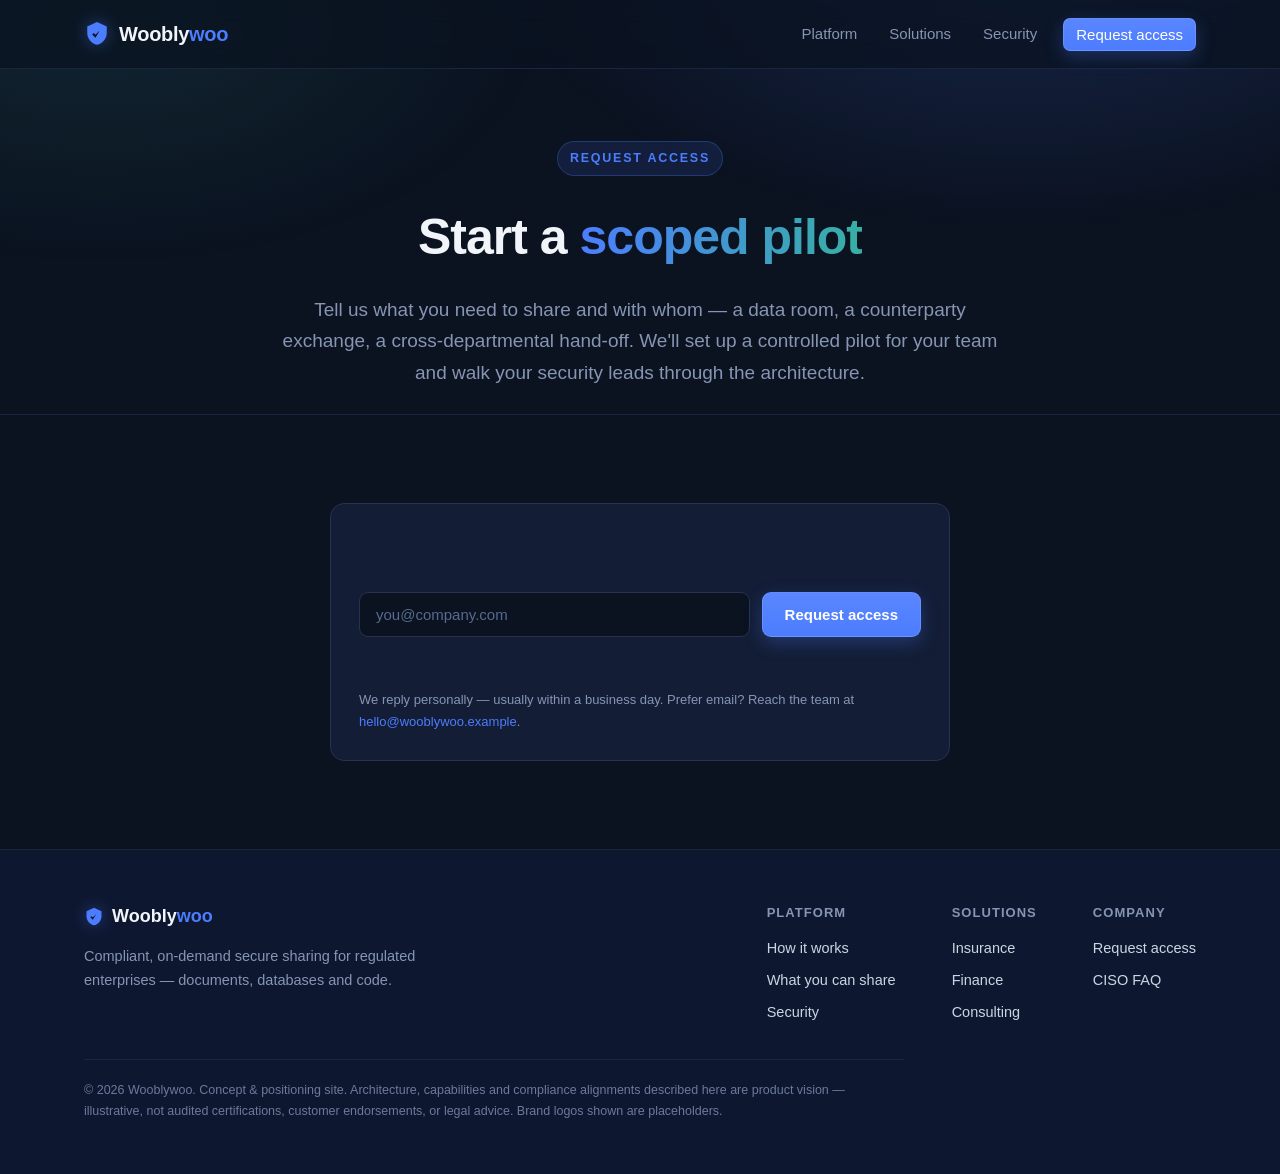
==== contact.html @ a0e2f5d8 "Reposition as enterprise multi-page secure-sharing site - Refined enterprise-dark theme (navy/slate/" ====
<!DOCTYPE html>
<html lang="en">
<head>
  <meta charset="UTF-8" />
  <meta name="viewport" content="width=device-width, initial-scale=1.0" />
  <title>Request access | Wooblywoo</title>
  <meta name="description" content="Request access to a scoped Wooblywoo pilot for your insurance, finance or consulting team." />
  <meta name="color-scheme" content="dark" />
  <link rel="icon" href="data:image/svg+xml,%3Csvg xmlns='http://www.w3.org/2000/svg' viewBox='0 0 24 24'%3E%3Cpath fill='%234c7dff' d='M12 1 3 5v6c0 5 3.8 9.7 9 11 5.2-1.3 9-6 9-11V5l-9-4Z'/%3E%3Cpath fill='%230b1220' d='m10.6 15.4-3-3 1.4-1.4 1.6 1.6 3.9-3.9L16 6.2l-5.4 9.2Z'/%3E%3C/svg%3E" />
  <link rel="stylesheet" href="styles.css" />
</head>
<body>
  <a class="skip-link" href="#main">Skip to content</a>

  <header class="site-header">
    <div class="container header-inner">
      <a class="logo" href="index.html" aria-label="Wooblywoo home">
        <svg class="logo-mark" viewBox="0 0 24 24" width="26" height="26" aria-hidden="true"><path fill="var(--accent)" d="M12 1 3 5v6c0 5 3.8 9.7 9 11 5.2-1.3 9-6 9-11V5l-9-4Z" /><path fill="var(--bg)" d="m10.6 15.4-3-3 1.4-1.4 1.6 1.6 3.9-3.9L16 6.2l-5.4 9.2Z" /></svg>
        <span>Woobly<span class="logo-accent">woo</span></span>
      </a>
      <button class="nav-toggle" aria-expanded="false" aria-controls="primary-nav" aria-label="Toggle navigation"><span></span><span></span><span></span></button>
      <nav id="primary-nav" class="primary-nav" aria-label="Primary">
        <a href="platform.html">Platform</a>
        <a href="solutions.html">Solutions</a>
        <a href="security.html">Security</a>
        <a class="btn btn-primary btn-sm" href="contact.html" aria-current="page">Request access</a>
      </nav>
    </div>
  </header>

  <main id="main">
    <section class="page-hero">
      <div class="container">
        <span class="eyebrow">Request access</span>
        <h1>Start a <span class="grad">scoped pilot</span></h1>
        <p>Tell us what you need to share and with whom — a data room, a counterparty exchange, a cross-departmental hand-off. We'll set up a controlled pilot for your team and walk your security leads through the architecture.</p>
      </div>
    </section>

    <section class="section">
      <div class="container narrow">
        <div class="form-panel reveal">
          <!--
            TOUCHPOINTS INLINE EMBED — to go live:
              1) Replace REPLACE-WITH-YOUR-TOUCHPOINTS-FORM-ID with your form's UUID.
              2) Uncomment the two <script> tags below.
              3) (Optional) delete the fallback <form> that follows.
            Docs/spec: https://touchpoints.app/llms.txt
          -->
          <div id="my-form-container"></div>
          <!--
          <script src="https://touchpoints.app/assets/js/touchpoints_widget.js"></script>
          <script>
            TouchpointsWidget.init({
              formId: 'REPLACE-WITH-YOUR-TOUCHPOINTS-FORM-ID',
              baseUrl: 'https://touchpoints.app',
              type: 'inline',
              container: '#my-form-container'
            });
          </script>
          -->

          <!-- Fallback form — works today; remove once the Touchpoints embed above is live. -->
          <form id="pilot-form" class="form-fallback" action="#" method="POST" data-demo="true" novalidate>
            <label class="visually-hidden" for="email">Work email</label>
            <div class="input-row">
              <input id="email" type="email" name="email" placeholder="you@company.com" autocomplete="email" required />
              <button class="btn btn-primary" type="submit">Request access</button>
            </div>
            <p id="form-msg" class="form-msg" role="status" aria-live="polite"></p>
          </form>
          <p class="cta-fineprint">We reply personally — usually within a business day. Prefer email? Reach the team at <a href="mailto:hello@wooblywoo.example">hello@wooblywoo.example</a>.</p>
        </div>
      </div>
    </section>
  </main>

  <footer class="site-footer">
    <div class="container">
      <div class="footer-top">
        <div>
          <div class="footer-brand"><svg class="logo-mark" viewBox="0 0 24 24" width="20" height="20" aria-hidden="true"><path fill="var(--accent)" d="M12 1 3 5v6c0 5 3.8 9.7 9 11 5.2-1.3 9-6 9-11V5l-9-4Z" /><path fill="var(--bg)" d="m10.6 15.4-3-3 1.4-1.4 1.6 1.6 3.9-3.9L16 6.2l-5.4 9.2Z" /></svg><span>Woobly<span class="logo-accent">woo</span></span></div>
          <p>Compliant, on-demand secure sharing for regulated enterprises — documents, databases and code.</p>
        </div>
        <div class="footer-cols">
          <div class="footer-col"><h5>Platform</h5><a href="platform.html">How it works</a><a href="platform.html#assets">What you can share</a><a href="security.html">Security</a></div>
          <div class="footer-col"><h5>Solutions</h5><a href="solutions.html#insurance">Insurance</a><a href="solutions.html#finance">Finance</a><a href="solutions.html#consulting">Consulting</a></div>
          <div class="footer-col"><h5>Company</h5><a href="contact.html">Request access</a><a href="security.html#faq">CISO FAQ</a></div>
        </div>
      </div>
      <p class="footer-legal">© 2026 Wooblywoo. Concept &amp; positioning site. Architecture, capabilities and compliance alignments described here are product vision — illustrative, not audited certifications, customer endorsements, or legal advice. Brand logos shown are placeholders.</p>
    </div>
  </footer>

  <script src="site.js" defer></script>
</body>
</html>
---- styles.css ----
/* =====================================================================
   Wooblywoo — Refined enterprise-dark theme
   Compliant, on-demand secure sharing for regulated enterprises.
   Self-contained, no external fonts/assets. Multi-page marketing site.
   ===================================================================== */

:root {
  --bg:            #0b1220;   /* deep navy */
  --bg-2:          #0e1730;   /* alt section */
  --surface:       #131d36;   /* panels / cards */
  --surface-2:     #18234172; /* subtle */
  --surface-hover: #1a2748;
  --border:        #26324f;
  --border-soft:   #1b2540;
  --text:          #cbd5e1;   /* cool grey */
  --text-bright:   #f1f5f9;
  --text-muted:    #8695b3;
  --accent:        #4c7dff;   /* indigo */
  --accent-2:      #37b0a3;   /* teal */
  --accent-soft:   rgba(76, 125, 255, .12);
  --accent-line:   rgba(76, 125, 255, .28);
  --good:          #37b0a3;
  --bad:           #f2607d;
  --radius:        14px;
  --radius-sm:     9px;
  --maxw:          1160px;
  --shadow:        0 18px 48px rgba(3, 8, 20, .55);
  --font: -apple-system, BlinkMacSystemFont, "Segoe UI", Roboto, Helvetica, Arial, sans-serif;
  --mono: "SFMono-Regular", "SF Mono", ui-monospace, Consolas, "Liberation Mono", Menlo, monospace;
}

* { box-sizing: border-box; }
html { scroll-behavior: smooth; }
body {
  margin: 0; font-family: var(--font); background: var(--bg); color: var(--text);
  line-height: 1.65; -webkit-font-smoothing: antialiased; overflow-x: hidden;
}
body::before {
  content: ""; position: fixed; inset: 0 0 auto 0; height: 640px; z-index: 0; pointer-events: none;
  background:
    radial-gradient(58% 60% at 80% -6%, rgba(76, 125, 255, .18), transparent 70%),
    radial-gradient(48% 52% at 8% 4%, rgba(55, 176, 163, .12), transparent 72%);
}
.container { width: 100%; max-width: var(--maxw); margin: 0 auto; padding: 0 24px; }
.container.narrow { max-width: 920px; }
a { color: var(--accent); text-decoration: none; }
a:hover { text-decoration: underline; }
h1, h2, h3 { color: var(--text-bright); }
code {
  font-family: var(--mono); font-size: .88em; background: var(--border-soft);
  border: 1px solid var(--border); padding: .08em .38em; border-radius: 5px; color: #d7e0f2;
}
.visually-hidden { position:absolute; width:1px; height:1px; padding:0; margin:-1px; overflow:hidden; clip:rect(0 0 0 0); white-space:nowrap; border:0; }
.skip-link { position:absolute; left:-999px; top:0; z-index:200; background:var(--accent); color:#fff; padding:10px 16px; border-radius:0 0 8px 0; }
.skip-link:focus { left:0; }

/* -------------------------- Buttons -------------------------- */
.btn {
  display:inline-flex; align-items:center; justify-content:center; gap:8px;
  font-weight:600; font-size:15px; line-height:1; padding:13px 22px; border-radius:var(--radius-sm);
  border:1px solid transparent; cursor:pointer; transition:.18s ease; white-space:nowrap;
}
.btn:hover { text-decoration:none; }
.btn-sm { padding:9px 15px; font-size:14px; }
.btn-primary {
  background:linear-gradient(180deg, #5a86ff, var(--accent)); color:#fff;
  border-color:rgba(255,255,255,.12); box-shadow:0 6px 18px rgba(76,125,255,.28);
}
.btn-primary:hover { filter:brightness(1.06); transform:translateY(-1px); }
.btn-ghost { background:transparent; color:var(--text-bright); border-color:var(--border); }
.btn-ghost:hover { background:var(--surface); border-color:#3a486e; transform:translateY(-1px); }

/* -------------------------- Header / nav -------------------------- */
.site-header {
  position:sticky; top:0; z-index:100; background:rgba(11,18,32,.72);
  backdrop-filter:blur(12px); -webkit-backdrop-filter:blur(12px); border-bottom:1px solid var(--border-soft);
}
.header-inner { display:flex; align-items:center; justify-content:space-between; height:68px; }
.logo { display:flex; align-items:center; gap:9px; font-size:20px; font-weight:800; color:var(--text-bright); letter-spacing:-.3px; }
.logo:hover { text-decoration:none; }
.logo-accent { color:var(--accent); }
.logo-mark { flex:none; filter:drop-shadow(0 0 8px rgba(76,125,255,.4)); }
.primary-nav { display:flex; align-items:center; gap:8px; }
.primary-nav a { color:var(--text-muted); font-size:15px; font-weight:500; padding:8px 12px; border-radius:7px; }
.primary-nav a:hover { color:var(--text-bright); text-decoration:none; background:var(--surface); }
.primary-nav a.active { color:var(--text-bright); }
.primary-nav a.active:not(.btn)::after { content:""; display:block; height:2px; margin-top:5px; border-radius:2px; background:linear-gradient(90deg,var(--accent),var(--accent-2)); }
.primary-nav a.btn { color:#fff; margin-left:6px; }
.nav-toggle { display:none; flex-direction:column; gap:5px; background:none; border:0; cursor:pointer; padding:8px; }
.nav-toggle span { width:22px; height:2px; background:var(--text); border-radius:2px; transition:.2s; }
.nav-toggle[aria-expanded="true"] span:nth-child(1){ transform:translateY(7px) rotate(45deg); }
.nav-toggle[aria-expanded="true"] span:nth-child(2){ opacity:0; }
.nav-toggle[aria-expanded="true"] span:nth-child(3){ transform:translateY(-7px) rotate(-45deg); }

/* -------------------------- Sections -------------------------- */
.section { position:relative; z-index:1; padding:88px 0; border-top:1px solid var(--border-soft); }
.section-alt { background:var(--bg-2); }
.eyebrow {
  display:inline-block; font-size:12.5px; font-weight:600; letter-spacing:.14em; text-transform:uppercase;
  color:var(--accent); background:var(--accent-soft); border:1px solid var(--accent-line);
  padding:6px 12px; border-radius:999px; margin-bottom:20px;
}
.section-title { font-size:clamp(26px,3.4vw,38px); font-weight:800; letter-spacing:-.6px; text-align:center; margin:0 0 14px; }
.section-lead { max-width:760px; margin:0 auto 48px; text-align:center; font-size:18px; color:var(--text-muted); }
.grad { background:linear-gradient(92deg, var(--accent), var(--accent-2)); -webkit-background-clip:text; background-clip:text; -webkit-text-fill-color:transparent; }

/* -------------------------- Home hero -------------------------- */
.hero { position:relative; z-index:1; padding:76px 0 84px; }
.hero-grid { display:grid; grid-template-columns:1.06fr .94fr; gap:54px; align-items:center; }
.hero h1 { font-size:clamp(36px,5.2vw,58px); line-height:1.05; font-weight:800; letter-spacing:-1.4px; margin:0 0 22px; }
.hero-sub { font-size:19px; color:var(--text-muted); max-width:580px; margin:0 0 30px; }
.hero-sub em { color:var(--text); font-style:normal; font-weight:600; }
.hero-cta { display:flex; flex-wrap:wrap; gap:14px; margin-bottom:28px; }
.hero-note { font-size:13.5px; color:var(--text-muted); }

/* Page hero (subpages) */
.page-hero { position:relative; z-index:1; padding:72px 0 26px; text-align:center; }
.page-hero h1 { font-size:clamp(32px,4.6vw,50px); font-weight:800; letter-spacing:-1px; margin:0 0 16px; }
.page-hero p { max-width:720px; margin:0 auto; font-size:19px; color:var(--text-muted); }

/* -------------------------- Compliance strip -------------------------- */
.compliance-strip { display:flex; flex-wrap:wrap; justify-content:center; gap:10px 12px; list-style:none; padding:0; margin:0; }
.compliance-strip li {
  display:inline-flex; align-items:center; gap:7px; font-size:13.5px; font-weight:600; color:var(--text);
  border:1px solid var(--border); background:var(--surface); padding:8px 14px; border-radius:999px;
}
.compliance-strip li .dot { width:7px; height:7px; border-radius:50%; background:var(--accent-2); }

/* -------------------------- Grids & cards -------------------------- */
.grid { display:grid; gap:24px; }
.grid-2 { grid-template-columns:repeat(2,1fr); }
.grid-3 { grid-template-columns:repeat(3,1fr); }
.grid-4 { grid-template-columns:repeat(4,1fr); }
.card {
  background:var(--surface); border:1px solid var(--border); border-radius:var(--radius); padding:28px;
  transition:transform .2s ease, border-color .2s ease, background .2s ease;
}
.card:hover { transform:translateY(-4px); border-color:#33436b; background:var(--surface-hover); }
.card h3 { margin:0 0 10px; font-size:20px; }
.card p { margin:0; color:var(--text-muted); font-size:15.5px; }
.card.mini { padding:24px; }
.card.mini h3 { font-size:17px; }
.card-icon {
  width:46px; height:46px; border-radius:11px; display:flex; align-items:center; justify-content:center;
  background:var(--accent-soft); border:1px solid var(--accent-line); margin-bottom:16px;
}
.card-icon svg { width:24px; height:24px; }
.feature-row { display:flex; gap:18px; align-items:flex-start; }
.feature-row .card-icon { margin:2px 0 0; flex:none; }

/* Pillar cards (documents / databases / code) */
.pillar { position:relative; overflow:hidden; }
.pillar::before { content:""; position:absolute; inset:0 0 auto 0; height:3px; background:linear-gradient(90deg,var(--accent),var(--accent-2)); opacity:.9; }
.pillar .tag { display:inline-block; font-size:12px; font-weight:700; letter-spacing:.06em; text-transform:uppercase; color:var(--accent-2); margin-bottom:10px; }

/* Industry cards */
.industry { border-left:3px solid var(--accent); }
.industry h3 { display:flex; align-items:center; gap:10px; }
.industry .use { list-style:none; padding:0; margin:14px 0 0; display:grid; gap:8px; }
.industry .use li { position:relative; padding-left:22px; font-size:14.5px; color:var(--text-muted); }
.industry .use li::before { content:"→"; position:absolute; left:0; color:var(--accent-2); font-weight:700; }

/* -------------------------- Compliance grid -------------------------- */
.frameworks { display:grid; grid-template-columns:repeat(3,1fr); gap:16px; }
.framework { background:var(--surface); border:1px solid var(--border); border-radius:var(--radius-sm); padding:20px 22px; }
.framework h4 { margin:0 0 4px; font-size:16px; color:var(--text-bright); }
.framework p { margin:0; font-size:14px; color:var(--text-muted); }

/* -------------------------- Trusted-by logo wall -------------------------- */
.trusted { padding:44px 0; border-top:1px solid var(--border-soft); position:relative; z-index:1; }
.trusted-eyebrow { text-align:center; text-transform:uppercase; letter-spacing:.14em; font-size:12.5px; font-weight:600; color:var(--text-muted); margin:0 0 28px; }
.logo-wall { list-style:none; margin:0; padding:0; display:grid; grid-template-columns:repeat(4,1fr); gap:22px 24px; align-items:center; }
.brand { display:flex; align-items:center; justify-content:center; gap:10px; color:var(--text-muted); opacity:.7; filter:grayscale(1); padding:10px 6px; transition:.2s ease; }
.brand:hover { opacity:1; color:var(--text); filter:none; transform:translateY(-2px); }
.brand svg { flex:none; }
.brand .wordmark { font-weight:700; font-size:18px; letter-spacing:-.3px; }

/* -------------------------- Flow steps -------------------------- */
.flow { display:flex; align-items:stretch; justify-content:center; gap:6px; list-style:none; padding:0; margin:0 0 8px; flex-wrap:wrap; }
.flow-step { flex:1 1 200px; max-width:250px; background:var(--surface); border:1px solid var(--border); border-radius:var(--radius); padding:22px 20px; }
.flow-num { display:inline-flex; align-items:center; justify-content:center; width:30px; height:30px; border-radius:50%; margin-bottom:12px; background:var(--accent-soft); color:var(--accent); border:1px solid var(--accent-line); font-weight:700; }
.flow-step h3 { margin:0 0 6px; font-size:16.5px; }
.flow-step p { margin:0; font-size:14px; color:var(--text-muted); }
.flow-arrow { display:flex; align-items:center; color:#3a486e; font-size:24px; font-weight:700; flex:0 0 auto; padding:0 2px; }

/* -------------------------- Injection demo -------------------------- */
.demo { margin:0; border:1px solid var(--border); border-radius:var(--radius); background:#0a1122; box-shadow:var(--shadow); overflow:hidden; }
.demo-chrome { display:flex; align-items:center; gap:14px; padding:11px 14px; background:var(--surface); border-bottom:1px solid var(--border); }
.demo-dots { display:flex; gap:7px; }
.demo-dots span { width:11px; height:11px; border-radius:50%; background:#2c3a5c; }
.demo-file { font-family:var(--mono); font-size:12.5px; color:var(--text-muted); }
.demo-file .demo-name { color:var(--text); }
.demo-toggle { margin-left:auto; display:inline-flex; align-items:center; gap:7px; font-size:12.5px; font-weight:600; color:var(--text-muted); background:#0a1122; border:1px solid var(--border); border-radius:6px; padding:6px 11px; cursor:pointer; transition:.18s; }
.demo-toggle:hover { border-color:#3a486e; color:var(--text); }
.demo-toggle[aria-pressed="true"] { border-color:var(--accent-2); color:var(--accent-2); }
.demo-code { font-family:var(--mono); font-size:13px; line-height:1.9; padding:16px 4px 18px; min-height:300px; }
.code-row { display:flex; align-items:baseline; padding:0 8px; white-space:pre; }
.code-row .gutter { flex:none; width:34px; text-align:right; padding-right:14px; color:#3a486e; user-select:none; position:relative; }
.code-row .shield { position:absolute; right:-2px; top:0; font-size:10px; opacity:0; transition:opacity .3s ease .15s; cursor:help; }
.code-row.decrypted .shield { opacity:1; }
.code-row .content { flex:1 1 auto; overflow:hidden; text-overflow:ellipsis; }
.code-row .content .cipher { color:#586a92; letter-spacing:.5px; }
.code-row.decrypted .content { animation:gc-fade .45s ease-out both; }
@keyframes gc-fade { from{opacity:0; transform:translateX(-6px); filter:blur(3px);} to{opacity:1; transform:translateX(0); filter:blur(0);} }
.tok-key{color:#7aa2ff;} .tok-fn{color:#6bd6c6;} .tok-str{color:#9ecbff;} .tok-num{color:#7aa2ff;} .tok-com{color:#8695b3; font-style:italic;} .tok-punc{color:#cbd5e1;} .tok-var{color:#e0b978;}
.demo-caption { display:flex; flex-direction:column; gap:3px; padding:12px 16px 15px; border-top:1px solid var(--border); font-size:12.5px; color:var(--text-muted); background:var(--surface); }
#demo-status { color:var(--text); font-weight:500; }
.demo-note { font-size:11.5px; opacity:.8; }

/* -------------------------- Comparison table -------------------------- */
.table-wrap { overflow-x:auto; border-radius:var(--radius); border:1px solid var(--border); }
.compare { width:100%; border-collapse:collapse; background:var(--surface); min-width:720px; }
.compare th, .compare td { padding:16px 18px; text-align:left; border-bottom:1px solid var(--border); font-size:15px; vertical-align:top; }
.compare thead th { background:rgba(19,29,54,.7); font-weight:700; }
.compare tbody th { color:var(--text-bright); font-weight:600; }
.compare .col-us, .compare td.pos { color:var(--accent-2); }
.compare td.pos { font-weight:600; }
.compare td.neg { color:var(--text-muted); }
.compare tbody tr:last-child th, .compare tbody tr:last-child td { border-bottom:0; }
.compare .col-us, .compare tbody td.pos { border-left:1px solid var(--accent-line); }
.compare tbody td.pos { background:rgba(76,125,255,.05); }

/* -------------------------- Pull quote / FAQ -------------------------- */
.pull-quote { max-width:820px; margin:44px auto 0; padding:26px 30px; border-left:3px solid var(--accent); background:var(--surface); border-radius:0 var(--radius) var(--radius) 0; font-size:19px; color:var(--text-bright); }
.pull-quote em { color:var(--accent); font-style:normal; }
.faq { display:grid; gap:14px; }
.faq-item { background:var(--surface); border:1px solid var(--border); border-radius:var(--radius); padding:4px 22px; }
.faq-item summary { cursor:pointer; padding:18px 30px 18px 0; font-weight:600; font-size:16.5px; color:var(--text-bright); list-style:none; position:relative; }
.faq-item summary::-webkit-details-marker { display:none; }
.faq-item summary::after { content:"+"; position:absolute; right:2px; top:50%; transform:translateY(-50%); font-size:22px; font-weight:400; color:var(--text-muted); transition:transform .2s; }
.faq-item[open] summary::after { content:"−"; }
.faq-item p { margin:0 0 20px; color:var(--text-muted); font-size:15.5px; }

/* -------------------------- CTA band + contact form -------------------------- */
.cta-section { border-top:1px solid var(--border-soft); }
.cta-card { background:radial-gradient(120% 140% at 50% 0%, rgba(76,125,255,.14), transparent 62%), var(--surface); border:1px solid var(--border); border-radius:18px; padding:52px 44px; text-align:center; box-shadow:var(--shadow); }
.cta-card h2 { font-size:clamp(24px,3vw,32px); margin:0 0 14px; letter-spacing:-.5px; }
.cta-card > p { max-width:640px; margin:0 auto 30px; color:var(--text-muted); font-size:17px; }
.form-panel { max-width:620px; margin:0 auto; background:var(--surface); border:1px solid var(--border); border-radius:var(--radius); padding:28px; text-align:left; }
#my-form-container { min-height:60px; }
.form-fallback { margin:0; }
.form-fallback .input-row { display:flex; gap:12px; }
.form-fallback input[type="email"] { flex:1; background:var(--bg); border:1px solid var(--border); padding:13px 16px; border-radius:var(--radius-sm); color:var(--text-bright); font-size:15px; font-family:var(--font); }
.form-fallback input[type="email"]::placeholder { color:#586a92; }
.form-fallback input[type="email"]:focus { outline:none; border-color:var(--accent); box-shadow:0 0 0 3px rgba(76,125,255,.28); }
.form-msg { min-height:20px; margin:14px 0 0; font-size:14.5px; font-weight:500; }
.form-msg.ok { color:var(--good); }
.form-msg.err { color:var(--bad); }
.cta-fineprint { margin:18px 0 0; font-size:13px; color:var(--text-muted); }

/* -------------------------- Focus -------------------------- */
a:focus-visible, button:focus-visible, summary:focus-visible, input:focus-visible { outline:2px solid var(--accent); outline-offset:2px; border-radius:4px; }

/* -------------------------- Footer -------------------------- */
.site-footer { border-top:1px solid var(--border-soft); padding:52px 0 40px; background:var(--bg-2); position:relative; z-index:1; }
.footer-top { display:flex; justify-content:space-between; gap:32px; flex-wrap:wrap; margin-bottom:30px; }
.footer-brand { display:inline-flex; align-items:center; gap:8px; font-weight:800; font-size:18px; color:var(--text-bright); }
.footer-brand + p { color:var(--text-muted); font-size:14.5px; max-width:340px; margin:10px 0 0; }
.footer-cols { display:flex; gap:56px; flex-wrap:wrap; }
.footer-col h5 { margin:0 0 10px; font-size:13px; text-transform:uppercase; letter-spacing:.08em; color:var(--text-muted); }
.footer-col a { display:block; color:var(--text); font-size:14.5px; padding:4px 0; }
.footer-col a:hover { color:var(--accent); text-decoration:none; }
.footer-legal { border-top:1px solid var(--border-soft); padding-top:20px; color:#6c7a9c; font-size:12.5px; max-width:820px; }

/* -------------------------- Reveal -------------------------- */
.reveal, .reveal-group > * { opacity:0; transform:translateY(18px); transition:opacity .55s ease, transform .55s ease; }
.reveal.in, .reveal-group.in > * { opacity:1; transform:none; }
.reveal-group.in > *:nth-child(2){ transition-delay:.08s; }
.reveal-group.in > *:nth-child(3){ transition-delay:.16s; }
.reveal-group.in > *:nth-child(4){ transition-delay:.24s; }
.reveal-group.in > *:nth-child(5){ transition-delay:.3s; }
.reveal-group.in > *:nth-child(6){ transition-delay:.36s; }

/* -------------------------- Responsive -------------------------- */
@media (max-width:920px){
  .hero-grid { grid-template-columns:1fr; gap:42px; }
  .grid-4 { grid-template-columns:repeat(2,1fr); }
  .frameworks { grid-template-columns:repeat(2,1fr); }
  .flow-arrow { display:none; }
  .flow-step { max-width:none; }
}
@media (max-width:760px){
  .nav-toggle { display:flex; }
  .primary-nav {
    position:absolute; top:68px; left:0; right:0; flex-direction:column; align-items:stretch; gap:2px;
    background:rgba(11,18,32,.98); backdrop-filter:blur(12px); border-bottom:1px solid var(--border);
    padding:12px 24px 20px; transform:translateY(-8px); opacity:0; pointer-events:none; transition:.2s;
  }
  .primary-nav.open { transform:none; opacity:1; pointer-events:auto; }
  .primary-nav a { padding:12px 6px; border-bottom:1px solid var(--border-soft); }
  .primary-nav a.active:not(.btn)::after { display:none; }
  .primary-nav a.btn { margin:8px 0 0; border-bottom:0; text-align:center; }
  .section { padding:64px 0; }
  .grid-2, .grid-3 { grid-template-columns:1fr; }
  .logo-wall { grid-template-columns:repeat(2,1fr); gap:16px; }
  .frameworks { grid-template-columns:1fr; }
  .cta-card { padding:38px 22px; }
  .form-fallback .input-row { flex-direction:column; }
  .pull-quote { font-size:17px; padding:22px; }
}
@media (max-width:440px){ .grid-4 { grid-template-columns:1fr; } .brand .wordmark { font-size:16px; } }

/* -------------------------- Reduced motion -------------------------- */
@media (prefers-reduced-motion: reduce){
  html { scroll-behavior:auto; }
  *,*::before,*::after { animation-duration:.001ms !important; animation-iteration-count:1 !important; transition-duration:.001ms !important; }
  .reveal, .reveal-group > * { opacity:1; transform:none; }
  .code-row.decrypted .content { animation:none; }
}
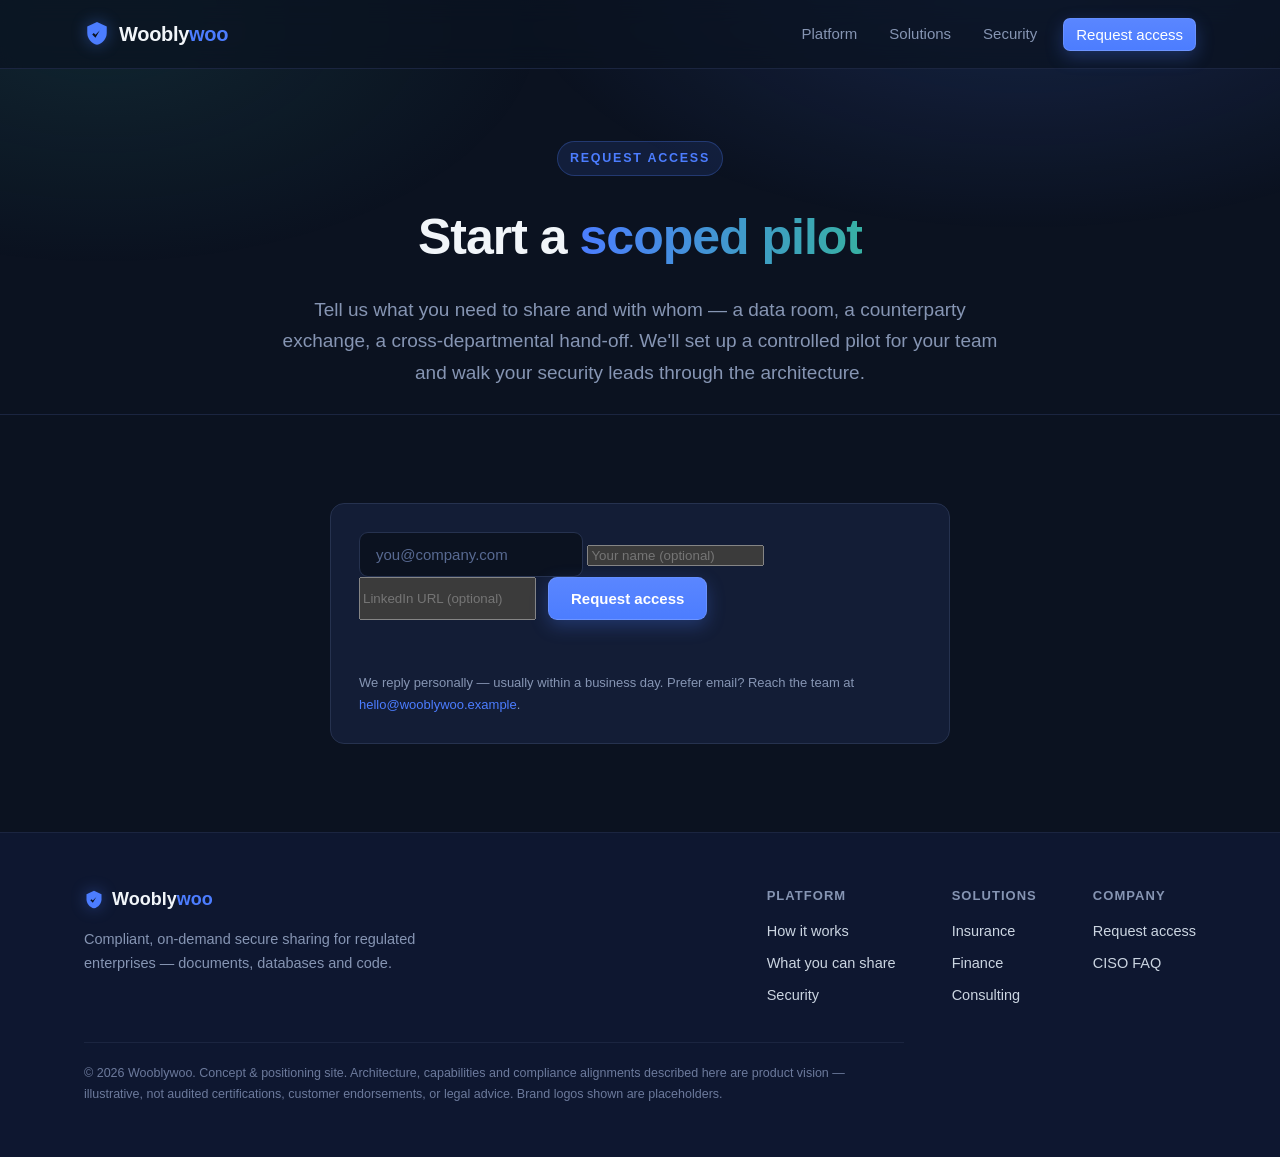
==== commit ceed099a: "update touchpoints form" ====
--- a/contact.html
+++ b/contact.html
@@ -40,31 +40,19 @@
     <section class="section">
       <div class="container narrow">
         <div class="form-panel reveal">
-          <!--
-            TOUCHPOINTS INLINE EMBED — to go live:
-              1) Replace REPLACE-WITH-YOUR-TOUCHPOINTS-FORM-ID with your form's UUID.
-              2) Uncomment the two <script> tags below.
-              3) (Optional) delete the fallback <form> that follows.
-            Docs/spec: https://touchpoints.app/llms.txt
-          -->
-          <div id="my-form-container"></div>
-          <!--
-          <script src="https://touchpoints.app/assets/js/touchpoints_widget.js"></script>
-          <script>
-            TouchpointsWidget.init({
-              formId: 'REPLACE-WITH-YOUR-TOUCHPOINTS-FORM-ID',
-              baseUrl: 'https://touchpoints.app',
-              type: 'inline',
-              container: '#my-form-container'
-            });
-          </script>
-          -->
+          <form id="pilot-form" class="form-fallback" method="POST" data-touchpoint="true"
+            action="https://touchpoints.app/touchpoints/35c55700-eea5-415b-82a6-b6c010bdafac/submit" novalidate>
+            <input type="text" name="website" id="website" class="visually-hidden" tabindex="-1" autocomplete="off" aria-hidden="true" />
 
-          <!-- Fallback form — works today; remove once the Touchpoints embed above is live. -->
-          <form id="pilot-form" class="form-fallback" action="#" method="POST" data-demo="true" novalidate>
             <label class="visually-hidden" for="email">Work email</label>
+            <input id="email" type="email" name="submission[question_174]" placeholder="you@company.com" autocomplete="email" required />
+
+            <label class="visually-hidden" for="name">Name</label>
+            <input id="name" type="text" name="submission[question_175]" placeholder="Your name (optional)" autocomplete="name" />
+
             <div class="input-row">
-              <input id="email" type="email" name="email" placeholder="you@company.com" autocomplete="email" required />
+              <label class="visually-hidden" for="linkedin">LinkedIn</label>
+              <input id="linkedin" type="url" name="submission[question_176]" placeholder="LinkedIn URL (optional)" autocomplete="url" />
               <button class="btn btn-primary" type="submit">Request access</button>
             </div>
             <p id="form-msg" class="form-msg" role="status" aria-live="polite"></p>
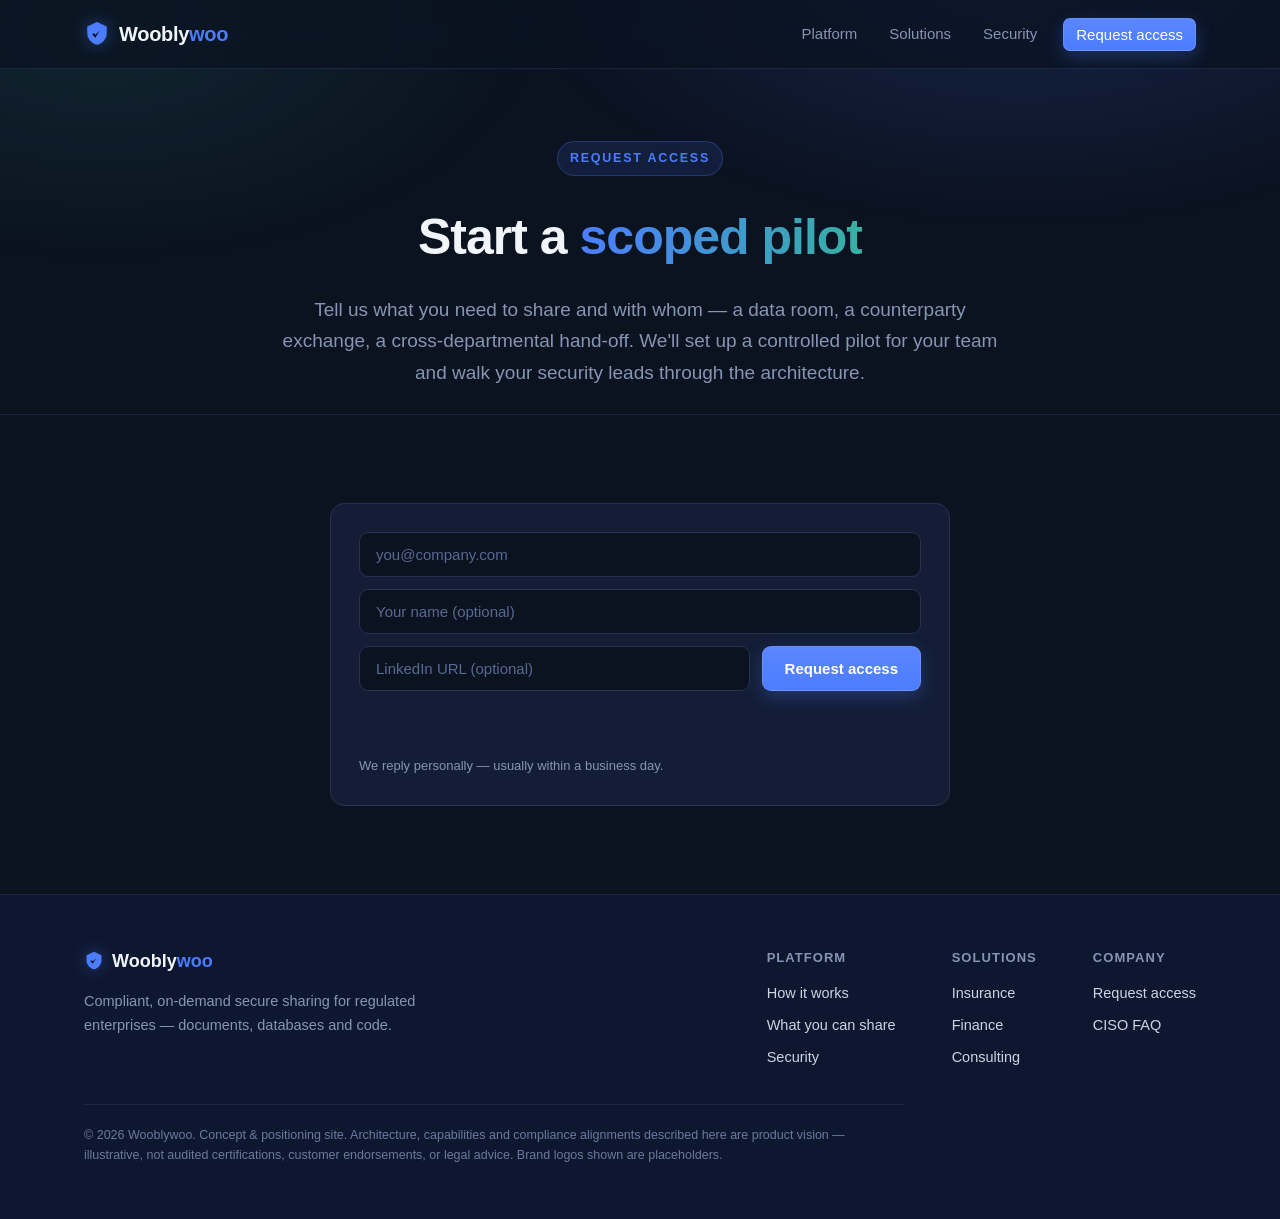
==== commit f8dda0d5: "fix styles and form cors" ====
--- a/contact.html
+++ b/contact.html
@@ -41,23 +41,21 @@
       <div class="container narrow">
         <div class="form-panel reveal">
           <form id="pilot-form" class="form-fallback" method="POST" data-touchpoint="true"
-            action="https://touchpoints.app/touchpoints/35c55700-eea5-415b-82a6-b6c010bdafac/submit" novalidate>
-            <input type="text" name="website" id="website" class="visually-hidden" tabindex="-1" autocomplete="off" aria-hidden="true" />
-
+            action="https://touchpoints.app/api/forms/35c55700-eea5-415b-82a6-b6c010bdafac/submit" novalidate>
             <label class="visually-hidden" for="email">Work email</label>
-            <input id="email" type="email" name="submission[question_174]" placeholder="you@company.com" autocomplete="email" required />
+            <input id="email" type="email" name="question_174" placeholder="you@company.com" autocomplete="email" required />
 
             <label class="visually-hidden" for="name">Name</label>
-            <input id="name" type="text" name="submission[question_175]" placeholder="Your name (optional)" autocomplete="name" />
+            <input id="name" type="text" name="question_175" placeholder="Your name (optional)" autocomplete="name" />
 
             <div class="input-row">
               <label class="visually-hidden" for="linkedin">LinkedIn</label>
-              <input id="linkedin" type="url" name="submission[question_176]" placeholder="LinkedIn URL (optional)" autocomplete="url" />
+              <input id="linkedin" type="url" name="question_176" placeholder="LinkedIn URL (optional)" autocomplete="url" />
               <button class="btn btn-primary" type="submit">Request access</button>
             </div>
             <p id="form-msg" class="form-msg" role="status" aria-live="polite"></p>
           </form>
-          <p class="cta-fineprint">We reply personally — usually within a business day. Prefer email? Reach the team at <a href="mailto:hello@wooblywoo.example">hello@wooblywoo.example</a>.</p>
+          <p class="cta-fineprint">We reply personally — usually within a business day.</p>
         </div>
       </div>
     </section>
--- a/styles.css
+++ b/styles.css
@@ -237,12 +237,11 @@
 .cta-card h2 { font-size:clamp(24px,3vw,32px); margin:0 0 14px; letter-spacing:-.5px; }
 .cta-card > p { max-width:640px; margin:0 auto 30px; color:var(--text-muted); font-size:17px; }
 .form-panel { max-width:620px; margin:0 auto; background:var(--surface); border:1px solid var(--border); border-radius:var(--radius); padding:28px; text-align:left; }
-#my-form-container { min-height:60px; }
-.form-fallback { margin:0; }
+.form-fallback { margin:0; display:flex; flex-direction:column; gap:12px; }
 .form-fallback .input-row { display:flex; gap:12px; }
-.form-fallback input[type="email"] { flex:1; background:var(--bg); border:1px solid var(--border); padding:13px 16px; border-radius:var(--radius-sm); color:var(--text-bright); font-size:15px; font-family:var(--font); }
-.form-fallback input[type="email"]::placeholder { color:#586a92; }
-.form-fallback input[type="email"]:focus { outline:none; border-color:var(--accent); box-shadow:0 0 0 3px rgba(76,125,255,.28); }
+.form-fallback input:not([type="hidden"]) { flex:1; width:100%; background:var(--bg); border:1px solid var(--border); padding:13px 16px; border-radius:var(--radius-sm); color:var(--text-bright); font-size:15px; font-family:var(--font); }
+.form-fallback input::placeholder { color:#586a92; }
+.form-fallback input:not([type="hidden"]):focus { outline:none; border-color:var(--accent); box-shadow:0 0 0 3px rgba(76,125,255,.28); }
 .form-msg { min-height:20px; margin:14px 0 0; font-size:14.5px; font-weight:500; }
 .form-msg.ok { color:var(--good); }
 .form-msg.err { color:var(--bad); }
